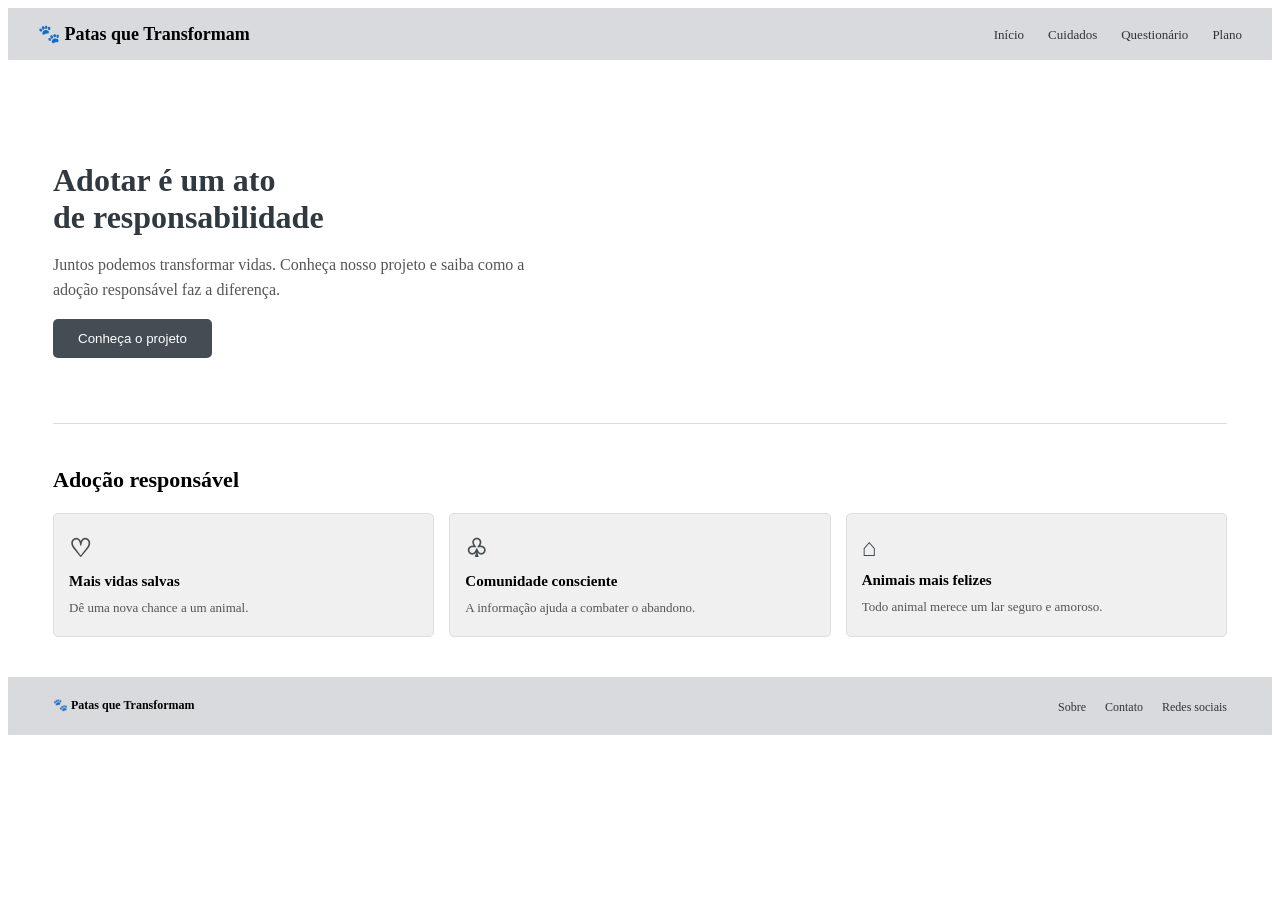
==== index.html @ c0d85ae9 "Primeiro commit" ====
<!DOCTYPE html>
<html lang="pt-br">
<head>
    <meta charset="UTF-8">
    <title>Patas que Transformam</title>
    <link rel="stylesheet" href="styles.css">

   
</head>

<body>

    <header>
        <h2>🐾 Patas que Transformam</h2>

        <nav>
            <a href="index.html">Início</a>
            <a href="cuidados.html">Cuidados</a>
            <a href="questionario.html">Questionário</a>
            <a href="plano.html">Plano</a>
        </nav>
    </header>

    <main>
        <section class="inicio">
            <h1>Adotar é um ato<br>de responsabilidade</h1>

            <p>
                Juntos podemos transformar vidas.
                Conheça nosso projeto e saiba como a
                adoção responsável faz a diferença.
            </p>

            <button >Conheça o projeto</button>
        </section>

        <section class="adocao">
            <h2>Adoção responsável</h2>

            <div class="cartoes">
                <div class="cartao">
                    <h3>♡</h3>
                    <h4>Mais vidas salvas</h4>
                    <p>Dê uma nova chance a um animal.</p>
                </div>

                <div class="cartao">
                    <h3>♧</h3>
                    <h4>Comunidade consciente</h4>
                    <p>A informação ajuda a combater o abandono.</p>
                </div>

                <div class="cartao">
                    <h3>⌂</h3>
                    <h4>Animais mais felizes</h4>
                    <p>Todo animal merece um lar seguro e amoroso.</p>
                </div>
            </div>
        </section>
    </main>

    <footer>
        <p>🐾 Patas que Transformam</p>

        <nav>
            <a href="sobre.html">Sobre</a>
            <a href="contato.html">Contato</a>
            <a href="redes.html">Redes sociais</a>
        </nav>
    </footer>

</body>
</html>
---- styles.css ----
/* Cabeçalho */
        header {
            display: flex;
            align-items: center;
            justify-content: space-between;
            padding: 15px 30px;
            background-color: #d9dadd;
        }

        header h2 {
            margin: 0;
            font-size: 18px;
        }

        nav a {
            text-decoration: none;
            color: #333;
            margin-left: 20px;
            font-size: 13px;
        }

        /* Parte principal */
        main {
            padding: 40px 45px;
        }

        .inicio {
            padding: 35px 0;
            margin-bottom: 30px;
        }

        h1 {
            font-size: 32px;
            margin-bottom: 15px;
            color: #303840;
        }

        .inicio p {
            font-size: 16px;
            color: #555;
            line-height: 1.6;
            max-width: 500px;
        }

        button {
            background-color: #454d54;
            color: white;
            border: none;
            padding: 12px 25px;
            border-radius: 5px;
            cursor: pointer;
        }

        button:hover {
            background-color: #303840;
        }

        /* Adoção responsável */
        .adocao {
            border-top: 1px solid #ddd;
            padding-top: 25px;
        }

        .adocao h2 {
            font-size: 22px;
            margin-bottom: 20px;
        }

        .cartoes {
            display: flex;
            gap: 15px;
        }

        .cartao {
            flex: 1;
            background-color: #f0f0f0;
            border: 1px solid #ddd;
            border-radius: 5px;
            padding: 20px 15px;
        }

        .cartao h3 {
            font-size: 25px;
            margin: 0 0 10px;
            color: #454d54;
        }

        .cartao h4 {
            font-size: 15px;
            margin: 0 0 10px;
        }

        .cartao p {
            font-size: 13px;
            color: #555;
            margin: 0;
        }

        /* Rodapé */
        footer {
            display: flex;
            align-items: center;
            justify-content: space-between;
            padding: 20px 45px;
            background-color: #d9dadd;
        }

        footer p {
            margin: 0;
            font-size: 12px;
            font-weight: bold;
        }

        footer a {
            text-decoration: none;
            color: #333;
            font-size: 12px;
            margin-left: 15px;
        }
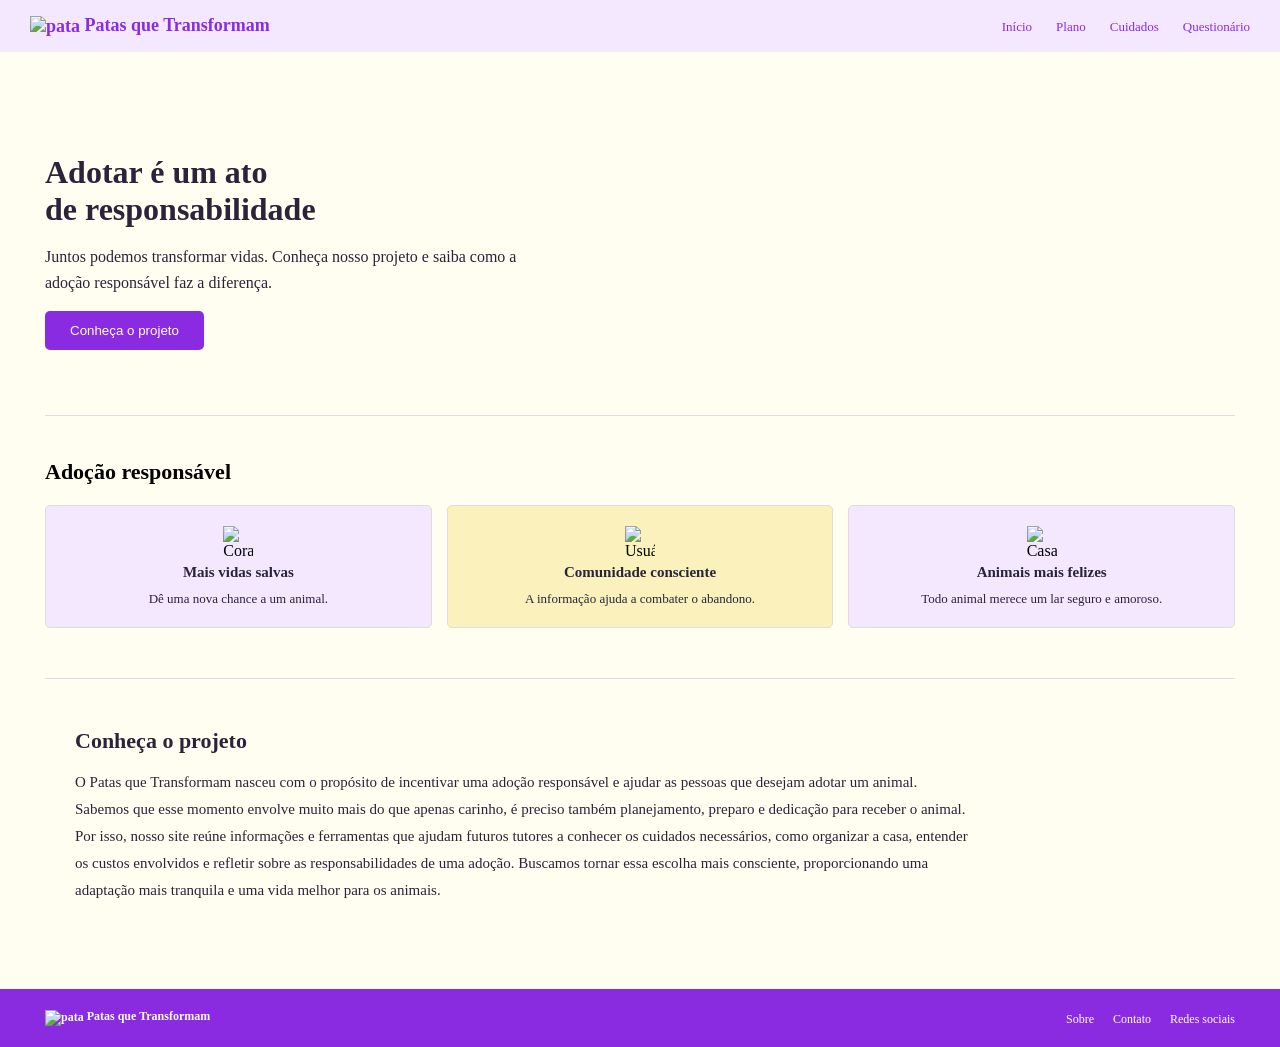
==== commit 41a76d80: "Atualização do projeto, paginas index e css cuidados" ====
--- a/index.html
+++ b/index.html
@@ -4,20 +4,21 @@
     <meta charset="UTF-8">
     <title>Patas que Transformam</title>
     <link rel="stylesheet" href="styles.css">
-
-   
 </head>
 
 <body>
 
     <header>
-        <h2>🐾 Patas que Transformam</h2>
+        <h2>
+    <img src="Imagens/paw.png" alt="pata">
+    Patas que Transformam
+        </h2>
 
         <nav>
             <a href="index.html">Início</a>
+            <a href="plano.html">Plano</a>
             <a href="cuidados.html">Cuidados</a>
             <a href="questionario.html">Questionário</a>
-            <a href="plano.html">Plano</a>
         </nav>
     </header>
 
@@ -31,7 +32,9 @@
                 adoção responsável faz a diferença.
             </p>
 
-            <button >Conheça o projeto</button>
+            <button onclick="document.getElementById('sobre-projeto').scrollIntoView({ behavior: 'smooth' })">
+    Conheça o projeto
+</button>
         </section>
 
         <section class="adocao">
@@ -39,28 +42,50 @@
 
             <div class="cartoes">
                 <div class="cartao">
-                    <h3>♡</h3>
+                    <img src="Imagens/heart.png" alt="Coração">
                     <h4>Mais vidas salvas</h4>
                     <p>Dê uma nova chance a um animal.</p>
                 </div>
 
                 <div class="cartao">
-                    <h3>♧</h3>
+                    <img src="Imagens/users-alt.png" alt="Usuários">
                     <h4>Comunidade consciente</h4>
                     <p>A informação ajuda a combater o abandono.</p>
                 </div>
 
                 <div class="cartao">
-                    <h3>⌂</h3>
+                    <img src="Imagens/home.png" alt="Casa">
                     <h4>Animais mais felizes</h4>
                     <p>Todo animal merece um lar seguro e amoroso.</p>
                 </div>
             </div>
         </section>
+        <section class="sobre-projeto" id="sobre-projeto">
+
+    <h2>Conheça o projeto</h2>
+
+    <p>
+        O Patas que Transformam nasceu com o propósito de incentivar
+        uma adoção responsável e ajudar as pessoas que desejam adotar
+        um animal. Sabemos que esse momento envolve muito mais do que
+        apenas carinho, é preciso também planejamento, preparo e
+        dedicação para receber o animal. Por isso, nosso site reúne
+        informações e ferramentas que ajudam futuros tutores a
+        conhecer os cuidados necessários, como organizar a casa,
+        entender os custos envolvidos e refletir sobre as
+        responsabilidades de uma adoção. Buscamos tornar essa escolha
+        mais consciente, proporcionando uma adaptação mais tranquila
+        e uma vida melhor para os animais.
+    </p>
+
+        </section>
     </main>
 
     <footer>
-        <p>🐾 Patas que Transformam</p>
+        <p>
+    <img src="Imagens/paw.png" alt="pata">
+    Patas que Transformam
+        </p>
 
         <nav>
             <a href="sobre.html">Sobre</a>
--- a/styles.css
+++ b/styles.css
@@ -1,20 +1,27 @@
-  /* Cabeçalho */
+/* Cabeçalho */
         header {
             display: flex;
             align-items: center;
             justify-content: space-between;
             padding: 15px 30px;
-            background-color: #d9dadd;
+            background-color: #f3e8ff;
         }
 
         header h2 {
             margin: 0;
             font-size: 18px;
+            color: #8a2be2;
+        }
+        header h2 img {
+            width: 22px;
+            height: 22px;
+            object-fit: contain;
+            vertical-align: middle;
         }
 
         nav a {
             text-decoration: none;
-            color: #333;
+            color: #8a2be2;
             margin-left: 20px;
             font-size: 13px;
         }
@@ -32,18 +39,18 @@
         h1 {
             font-size: 32px;
             margin-bottom: 15px;
-            color: #303840;
+            color: #29243a;
         }
 
         .inicio p {
             font-size: 16px;
-            color: #555;
+            color: #29243a;
             line-height: 1.6;
             max-width: 500px;
         }
 
         button {
-            background-color: #454d54;
+            background-color: #8a2be2;
             color: white;
             border: none;
             padding: 12px 25px;
@@ -52,7 +59,7 @@
         }
 
         button:hover {
-            background-color: #303840;
+            background-color: #6920ad;
         }
 
         /* Adoção responsável */
@@ -71,12 +78,40 @@
             gap: 15px;
         }
 
-        .cartao {
+       .cartao {
             flex: 1;
-            background-color: #f0f0f0;
             border: 1px solid #ddd;
             border-radius: 5px;
             padding: 20px 15px;
+            text-align: center;
+
+            display: flex;
+            flex-direction: column;
+            align-items: center;
+        }
+
+        /* Cores dos cartões */
+
+        .cartao:nth-child(1) {
+            background-color: #F3E8FF;
+        }
+
+        .cartao:nth-child(2) {
+            background-color: #faf1bd;
+        }
+
+        .cartao:nth-child(3) {
+            background-color: #F3E8FF;
+        }
+
+        /* Imagens dos cartões */
+
+        .cartao img {
+            width: 30px;
+            height: 30px;
+            object-fit: contain;
+            display: block;
+            margin-bottom: 8px;
         }
 
         .cartao h3 {
@@ -88,12 +123,34 @@
         .cartao h4 {
             font-size: 15px;
             margin: 0 0 10px;
+            color: #29243a;
         }
 
         .cartao p {
             font-size: 13px;
-            color: #555;
+            color: #29243a;
             margin: 0;
+        }
+
+        /* Sobre o projeto */
+
+        .sobre-projeto {
+            margin-top: 50px;
+            padding: 30px;
+            border-top: 1px solid #ddd;
+        }
+
+        .sobre-projeto h2 {
+            font-size: 22px;
+            color: #29243a;
+            margin-bottom: 15px;
+        }
+
+        .sobre-projeto p {
+            font-size: 15px;
+            color: #29243a;
+            line-height: 1.8;
+            max-width: 900px;
         }
 
         /* Rodapé */
@@ -102,18 +159,840 @@
             align-items: center;
             justify-content: space-between;
             padding: 20px 45px;
-            background-color: #d9dadd;
+            background-color: #8a2be2;
         }
 
         footer p {
             margin: 0;
             font-size: 12px;
             font-weight: bold;
+            color: white;
         }
 
         footer a {
             text-decoration: none;
-            color: #333;
+            color: white;
             font-size: 12px;
             margin-left: 15px;
-        }+        }
+
+        footer p img {
+            width: 22px;
+            height: 22px;
+            object-fit: contain;
+            vertical-align: middle;
+        }
+
+        body {
+            background-color: #fffef0;
+            margin: 0;
+        }
+
+/* ========================================
+   TELA 4 - PLANO DE ADAPTACAO
+   PATAS QUE TRANSFORMAM
+======================================== */
+
+#area-plano {
+    max-width: 1100px;
+    margin: 0 auto;
+    padding: 5px 0 25px;
+    color: #29243A;
+}
+
+/* Titulo */
+
+#area-plano .titulo-plano {
+    margin-bottom: 25px;
+}
+
+#area-plano .titulo-plano h1 {
+    color: #29243A;
+    font-size: 30px;
+    font-weight: bold;
+    margin: 0 0 8px;
+}
+
+#area-plano .titulo-plano p {
+    color: #8A2BE2;
+    font-size: 15px;
+    margin: 0;
+    line-height: 1.6;
+}
+
+/* ========================================
+   PROGRESSO
+======================================== */
+
+#area-plano .progresso-plano {
+    margin-bottom: 25px;
+}
+
+#area-plano .barra-plano-fundo {
+    width: 100%;
+    height: 13px;
+    border: 1px solid #8A2BE2;
+    border-radius: 20px;
+    background-color: #FFFEF0;
+    overflow: hidden;
+}
+
+#area-plano #barra-plano {
+    width: 0%;
+    height: 100%;
+    background-color: #FFD700;
+    border-radius: 20px;
+    transition: width 0.4s ease;
+}
+
+#area-plano .informacao-progresso {
+    display: flex;
+    justify-content: space-between;
+    margin-top: 6px;
+    color: #8A2BE2;
+    font-size: 12px;
+}
+
+/* ========================================
+   CARTOES
+======================================== */
+
+#area-plano .cartoes-plano {
+    display: grid;
+    grid-template-columns: repeat(2, minmax(0, 1fr));
+    gap: 15px;
+}
+
+#area-plano .cartao-plano {
+    display: flex;
+    align-items: flex-start;
+    gap: 15px;
+    padding: 20px;
+    border: 2px solid #BDB5A6;
+    border-radius: 20px;
+    min-height: 145px;
+}
+
+/* Cartoes amarelos */
+
+#area-plano .cartao-amarelo {
+    background-color: #FFF5CC;
+}
+
+/* Cartoes lilas */
+
+#area-plano .cartao-lilas {
+    background-color: #F3E8FF;
+}
+
+/* ========================================
+   ICONES
+======================================== */
+
+#area-plano .icone-plano {
+    min-width: 40px;
+    font-size: 32px;
+    font-weight: bold;
+    color: #29243A;
+    text-align: center;
+    line-height: 1.2;
+}
+
+/* ========================================
+   CONTEUDO DOS CARTOES
+======================================== */
+
+#area-plano .conteudo-cartao {
+    flex: 1;
+}
+
+#area-plano .conteudo-cartao h2 {
+    color: #29243A;
+    font-size: 17px;
+    margin: 0 0 10px;
+    font-weight: bold;
+}
+
+/* Checklist */
+
+#area-plano .conteudo-cartao label {
+    display: flex;
+    align-items: flex-start;
+    gap: 6px;
+    margin-bottom: 5px;
+    color: #29243A;
+    font-size: 12px;
+    line-height: 1.4;
+    cursor: pointer;
+}
+
+#area-plano .conteudo-cartao input[type="checkbox"] {
+    width: 13px;
+    height: 13px;
+    margin: 1px 0 0;
+    accent-color: #8A2BE2;
+    cursor: pointer;
+    flex-shrink: 0;
+}
+
+/* Item concluido */
+
+#area-plano .conteudo-cartao label:has(input:checked) {
+    text-decoration: line-through;
+    opacity: 0.65;
+}
+
+/* ========================================
+   BOTAO CONCLUIR
+======================================== */
+
+#area-plano .final-plano {
+    display: flex;
+    flex-direction: column;
+    align-items: flex-end;
+    margin-top: 15px;
+}
+
+#area-plano #mensagem-plano {
+    width: 100%;
+    text-align: center;
+    color: #8A2BE2;
+    font-size: 14px;
+    font-weight: bold;
+}
+
+#area-plano #botao-concluir-plano {
+    background-color: #29243A;
+    color: #FFFFFF;
+    border: none;
+    border-radius: 8px;
+    padding: 12px 25px;
+    font-size: 13px;
+    font-weight: bold;
+    cursor: pointer;
+    transition: 0.3s;
+}
+
+#area-plano #botao-concluir-plano:hover {
+    background-color: #8A2BE2;
+}
+
+/* ========================================
+   RESPONSIVIDADE
+======================================== */
+
+@media (max-width: 700px) {
+
+    #area-plano {
+        padding: 5px 0 20px;
+    }
+
+    #area-plano .titulo-plano h1 {
+        font-size: 24px;
+    }
+
+    #area-plano .cartoes-plano {
+        grid-template-columns: 1fr;
+    }
+
+    #area-plano .cartao-plano {
+        padding: 17px;
+    }
+
+    #area-plano .conteudo-cartao label {
+        font-size: 13px;
+    }
+
+    #area-plano .final-plano {
+        align-items: stretch;
+    }
+
+    #area-plano #botao-concluir-plano {
+        width: 100%;
+    }
+}
+/* =====================================
+   GUIA DE CUIDADOS
+   PALETA OFICIAL DO PROJETO
+===================================== */
+
+:root {
+    --amarelo: #FFD700;
+    --amarelo-pastel: #FFF1B8;
+    --roxo: #8A2BE2;
+    --lilas: #F3E8FF;
+    --creme: #FFFEF0;
+    --roxo-escuro: #29243A;
+}
+
+
+/* =====================================
+   CONTEÚDO PRINCIPAL
+===================================== */
+
+.conteudo-cuidados {
+    max-width: 1000px;
+    margin: 40px auto;
+    padding: 20px;
+    color: var(--roxo-escuro);
+}
+
+
+/* =====================================
+   TÍTULO E INTRODUÇÃO
+===================================== */
+
+.introducao-cuidados {
+    margin-bottom: 30px;
+    text-align: center;
+}
+
+.introducao-cuidados h1 {
+    color: var(--roxo-escuro);
+    font-size: 28px;
+    margin-bottom: 10px;
+}
+
+.introducao-cuidados p {
+    color: var(--roxo-escuro);
+    font-size: 15px;
+    line-height: 1.6;
+    max-width: 600px;
+    margin: 0 auto;
+}
+
+
+/* =====================================
+   ORGANIZAÇÃO DOS CARTÕES
+===================================== */
+
+.lista-cuidados {
+    display: grid;
+    grid-template-columns: repeat(2, 1fr);
+    gap: 18px;
+}
+
+
+/* =====================================
+   CARTÕES DE CUIDADOS
+===================================== */
+
+.card-cuidado {
+    border: 1px solid rgba(41, 36, 58, 0.15);
+    border-radius: 18px;
+    overflow: hidden;
+    transition: box-shadow 0.3s ease;
+}
+
+/* Cartões alternados */
+
+.card-cuidado:nth-child(odd) {
+    background-color: var(--lilas);
+}
+
+.card-cuidado:nth-child(even) {
+    background-color: var(--amarelo-pastel);
+}
+
+/* Efeito ao passar o mouse */
+
+.card-cuidado:hover {
+    box-shadow: 0 4px 12px rgba(41, 36, 58, 0.12);
+}
+
+/* Cartão aberto ocupa a linha inteira */
+
+.card-cuidado[open] {
+    grid-column: 1 / -1;
+}
+
+
+/* =====================================
+   PARTE CLICÁVEL DO CARTÃO
+===================================== */
+
+.card-cuidado summary {
+    display: flex;
+    align-items: center;
+    gap: 14px;
+    padding: 15px;
+    cursor: pointer;
+    list-style: none;
+    min-height: 85px;
+}
+
+/* Remove a setinha padrão do navegador */
+
+.card-cuidado summary::-webkit-details-marker {
+    display: none;
+}
+
+.card-cuidado summary::marker {
+    content: "";
+}
+
+
+/* =====================================
+   IMAGENS PNG
+===================================== */
+
+.card-cuidado summary img {
+    width: 60px;
+    height: 60px;
+    object-fit: contain;
+    flex-shrink: 0;
+}
+
+
+/* =====================================
+   TÍTULOS E DESCRIÇÕES DOS CARTÕES
+===================================== */
+
+.texto-card {
+    flex: 1;
+}
+
+.texto-card h2 {
+    color: var(--roxo-escuro);
+    font-size: 17px;
+    margin: 0 0 5px;
+}
+
+.texto-card p {
+    color: var(--roxo-escuro);
+    font-size: 13px;
+    line-height: 1.5;
+    margin: 0;
+}
+
+
+/* =====================================
+   SETINHA INTERATIVA
+===================================== */
+
+.seta {
+    color: var(--roxo);
+    font-size: 27px;
+    font-weight: bold;
+    transition: transform 0.3s ease;
+    flex-shrink: 0;
+}
+
+/* Gira a setinha quando abrir */
+
+.card-cuidado[open] .seta {
+    transform: rotate(180deg);
+}
+
+
+/* =====================================
+   CONTEÚDO EXPANDIDO
+===================================== */
+
+.informacoes-cuidado {
+    background-color: var(--creme);
+    color: var(--roxo-escuro);
+    padding: 22px;
+    border-top: 1px solid rgba(41, 36, 58, 0.15);
+    line-height: 1.7;
+}
+
+.informacoes-cuidado h3 {
+    color: var(--roxo);
+    font-size: 18px;
+    margin: 18px 0 8px;
+}
+
+.informacoes-cuidado h3:first-child {
+    margin-top: 0;
+}
+
+.informacoes-cuidado p {
+    font-size: 14px;
+    margin-bottom: 14px;
+}
+
+.informacoes-cuidado ul {
+    padding-left: 22px;
+    margin-bottom: 16px;
+}
+
+.informacoes-cuidado li {
+    font-size: 14px;
+    margin-bottom: 9px;
+}
+
+.informacoes-cuidado strong {
+    color: var(--roxo-escuro);
+}
+
+
+/* =====================================
+   CAIXAS DE DICAS
+===================================== */
+
+.dica {
+    background-color: var(--lilas);
+    border-left: 4px solid var(--roxo);
+    padding: 15px;
+    border-radius: 10px;
+    margin-top: 18px;
+}
+
+
+/* =====================================
+   ADAPTAÇÃO PARA CELULARES
+===================================== */
+
+@media (max-width: 650px) {
+
+    .conteudo-cuidados {
+        padding: 15px;
+        margin: 20px auto;
+    }
+
+    .introducao-cuidados h1 {
+        font-size: 24px;
+    }
+
+    .lista-cuidados {
+        grid-template-columns: 1fr;
+        gap: 14px;
+    }
+
+    .card-cuidado[open] {
+        grid-column: auto;
+    }
+
+    .card-cuidado summary {
+        padding: 12px;
+        gap: 10px;
+    }
+
+    .card-cuidado summary img {
+        width: 50px;
+        height: 50px;
+    }
+
+    .texto-card h2 {
+        font-size: 16px;
+    }
+
+    .texto-card p {
+        font-size: 12px;
+    }
+
+    .informacoes-cuidado {
+        padding: 17px;
+    }
+
+}
+
+
+/* =====================================
+   GUIA DE CUIDADOS
+   PALETA OFICIAL DO PROJETO
+===================================== */
+
+:root {
+    --amarelo: #FFD700;
+    --amarelo-pastel: #FFF1B8;
+    --roxo: #8A2BE2;
+    --lilas: #F3E8FF;
+    --creme: #FFFEF0;
+    --roxo-escuro: #29243A;
+}
+
+
+/* =====================================
+   CONTEÚDO PRINCIPAL
+===================================== */
+
+.conteudo-cuidados {
+    max-width: 1000px;
+    margin: 40px auto;
+    padding: 20px;
+    color: var(--roxo-escuro);
+}
+
+
+/* =====================================
+   TÍTULO E INTRODUÇÃO
+===================================== */
+
+.introducao-cuidados {
+    margin-bottom: 30px;
+    text-align: center;
+}
+
+.introducao-cuidados h1 {
+    color: var(--roxo-escuro);
+    font-size: 28px;
+    margin-bottom: 10px;
+}
+
+.introducao-cuidados p {
+    color: var(--roxo-escuro);
+    font-size: 15px;
+    line-height: 1.6;
+    max-width: 600px;
+    margin: 0 auto;
+}
+
+
+/* =====================================
+   ORGANIZAÇÃO DOS CARTÕES
+===================================== */
+
+.lista-cuidados {
+    display: flex;
+    flex-direction: column;
+    gap: 18px;
+    width: 100%;
+}
+
+
+/* =====================================
+   CARTÕES DE CUIDADOS
+===================================== */
+
+.card-cuidado {
+    width: 100%;
+    box-sizing: border-box;
+    border: 1px solid rgba(41, 36, 58, 0.12);
+    border-radius: 18px;
+    overflow: hidden;
+    transition: box-shadow 0.3s ease;
+}
+
+/* Cartões roxos: 1º, 3º e 5º */
+
+.card-cuidado:nth-child(odd) {
+    background-color: var(--lilas);
+}
+
+/* Cartões amarelos: 2º e 4º */
+
+.card-cuidado:nth-child(even) {
+    background-color: var(--amarelo-pastel);
+}
+
+/* Efeito ao passar o mouse */
+
+.card-cuidado:hover {
+    box-shadow: 0 4px 12px rgba(41, 36, 58, 0.12);
+}
+
+
+/* =====================================
+   PARTE CLICÁVEL DO CARTÃO
+===================================== */
+
+.card-cuidado summary {
+    display: flex;
+    align-items: center;
+    gap: 14px;
+    padding: 15px;
+    cursor: pointer;
+    list-style: none;
+    min-height: 85px;
+}
+
+/* Remove a setinha padrão do navegador */
+
+.card-cuidado summary::-webkit-details-marker {
+    display: none;
+}
+
+.card-cuidado summary::marker {
+    content: "";
+}
+
+
+/* =====================================
+   IMAGENS PNG
+===================================== */
+
+.card-cuidado summary img {
+    width: 60px;
+    height: 60px;
+    object-fit: contain;
+    flex-shrink: 0;
+}
+
+
+/* =====================================
+   TÍTULOS E DESCRIÇÕES DOS CARTÕES
+===================================== */
+
+.texto-card {
+    flex: 1;
+}
+
+.texto-card h2 {
+    color: var(--roxo-escuro);
+    font-size: 17px;
+    margin: 0 0 5px;
+}
+
+.texto-card p {
+    color: var(--roxo-escuro);
+    font-size: 13px;
+    line-height: 1.5;
+    margin: 0;
+}
+
+/* =====================================
+   SETINHA INTERATIVA
+===================================== */
+
+.seta {
+    display: flex;
+    align-items: center;
+    justify-content: center;
+
+    width: 32px;
+    height: 32px;
+
+    border-radius: 50%;
+    background-color: rgba(138, 43, 226, 0.08);
+
+    color: var(--roxo);
+    font-size: 0;
+
+    flex-shrink: 0;
+    transition: transform 0.3s ease,
+                background-color 0.3s ease;
+}
+
+/* Desenha uma setinha moderna */
+
+.seta::before {
+    content: "";
+
+    width: 8px;
+    height: 8px;
+
+    border-right: 2px solid currentColor;
+    border-bottom: 2px solid currentColor;
+
+    transform: rotate(45deg);
+    margin-top: -4px;
+
+    transition: transform 0.3s ease;
+}
+
+/* Gira quando o cartão estiver aberto */
+
+.card-cuidado[open] .seta {
+    background-color: rgba(138, 43, 226, 0.15);
+}
+
+.card-cuidado[open] .seta::before {
+    transform: rotate(225deg);
+    margin-top: 4px;
+}
+
+/* =====================================
+   CONTEÚDO EXPANDIDO
+===================================== */
+
+.informacoes-cuidado {
+    background-color: var(--creme);
+    color: var(--roxo-escuro);
+    padding: 22px;
+    border-top: 1px solid rgba(41, 36, 58, 0.15);
+    line-height: 1.7;
+}
+
+.informacoes-cuidado h3 {
+    color: var(--roxo);
+    font-size: 18px;
+    margin: 18px 0 8px;
+}
+
+.informacoes-cuidado h3:first-child {
+    margin-top: 0;
+}
+
+.informacoes-cuidado p {
+    font-size: 14px;
+    margin-bottom: 14px;
+}
+
+.informacoes-cuidado ul {
+    padding-left: 22px;
+    margin-bottom: 16px;
+}
+
+.informacoes-cuidado li {
+    font-size: 14px;
+    margin-bottom: 9px;
+}
+
+.informacoes-cuidado strong {
+    color: var(--roxo-escuro);
+}
+
+
+/* =====================================
+   CAIXAS DE DICAS
+===================================== */
+
+.dica {
+    background-color: var(--lilas);
+    border-left: 4px solid var(--roxo);
+    padding: 15px;
+    border-radius: 10px;
+    margin-top: 18px;
+}
+
+
+/* =====================================
+   ADAPTAÇÃO PARA CELULARES
+===================================== */
+
+@media (max-width: 650px) {
+
+    .conteudo-cuidados {
+        padding: 15px;
+        margin: 20px auto;
+    }
+
+    .introducao-cuidados h1 {
+        font-size: 24px;
+    }
+
+    .lista-cuidados {
+        display: flex;
+        flex-direction: column;
+        gap: 14px;
+    }
+
+    .card-cuidado {
+        width: 100%;
+    }
+
+    .card-cuidado summary {
+        padding: 12px;
+        gap: 10px;
+    }
+
+    .card-cuidado summary img {
+        width: 50px;
+        height: 50px;
+    }
+
+    .texto-card h2 {
+        font-size: 16px;
+    }
+
+    .texto-card p {
+        font-size: 12px;
+    }
+
+    .informacoes-cuidado {
+        padding: 17px;
+    }
+
+}
